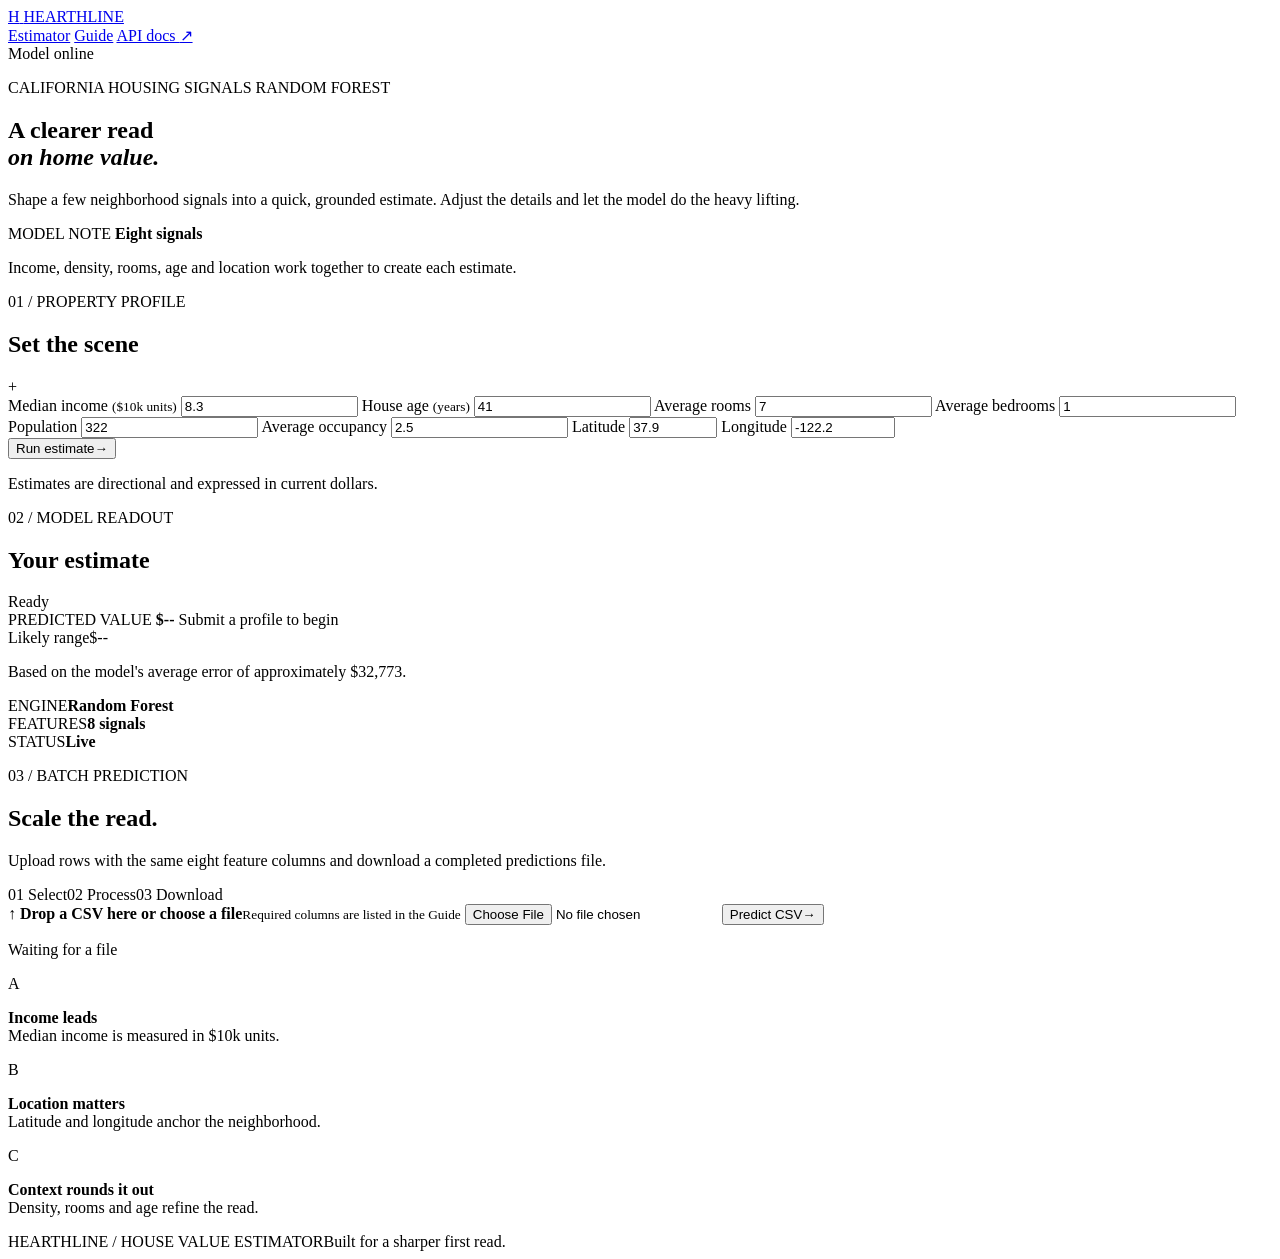
==== frontend/index.html @ 39b6611e "Initial commit" ====
<!doctype html>
<html lang="en">
<head>
  <meta charset="utf-8">
  <meta name="viewport" content="width=device-width, initial-scale=1">
  <meta name="theme-color" content="#101a2f">
  <title>Hearthline | House value estimator</title>
  <link rel="stylesheet" href="/static/styles.css">
</head>
<body>
  <div class="ambient ambient-one"></div>
  <div class="ambient ambient-two"></div>
  <header class="site-header shell">
    <a class="brand" href="/" aria-label="Hearthline home">
      <span class="brand-mark">H</span>
      <span>HEARTHLINE</span>
    </a>
    <nav class="nav-links" aria-label="Main navigation">
      <a class="active" href="/">Estimator</a>
      <a href="/guide">Guide</a>
      <a href="/docs" target="_blank" rel="noreferrer">API docs <span aria-hidden="true">↗</span></a>
    </nav>
    <div class="status-pill"><span class="status-dot"></span> Model online</div>
  </header>

  <main class="shell page-wrap">
    <section class="hero-row">
      <div>
        <p class="eyebrow">CALIFORNIA HOUSING SIGNALS <span></span> RANDOM FOREST</p>
        <h1>A clearer read<br><em>on home value.</em></h1>
        <p class="hero-copy">Shape a few neighborhood signals into a quick, grounded estimate. Adjust the details and let the model do the heavy lifting.</p>
      </div>
      <div class="hero-note">
        <span class="note-label">MODEL NOTE</span>
        <strong>Eight signals</strong>
        <p>Income, density, rooms, age and location work together to create each estimate.</p>
      </div>
    </section>

    <section class="dashboard-grid">
      <form class="glass-panel form-panel" id="prediction-form">
        <div class="panel-heading">
          <div>
            <p class="panel-kicker">01 / PROPERTY PROFILE</p>
            <h2>Set the scene</h2>
          </div>
          <span class="panel-icon">+</span>
        </div>
        <div class="field-grid">
          <label class="field wide">
            <span>Median income <small>($10k units)</small></span>
            <input name="MedInc" type="number" min="0" step="0.01" value="8.3" required>
          </label>
          <label class="field">
            <span>House age <small>(years)</small></span>
            <input name="HouseAge" type="number" min="0" step="0.1" value="41" required>
          </label>
          <label class="field">
            <span>Average rooms</span>
            <input name="AveRooms" type="number" min="0" step="0.01" value="7" required>
          </label>
          <label class="field">
            <span>Average bedrooms</span>
            <input name="AveBedrms" type="number" min="0" step="0.01" value="1" required>
          </label>
          <label class="field">
            <span>Population</span>
            <input name="Population" type="number" min="0" step="1" value="322" required>
          </label>
          <label class="field">
            <span>Average occupancy</span>
            <input name="AveOccup" type="number" min="0" step="0.01" value="2.5" required>
          </label>
          <label class="field">
            <span>Latitude</span>
            <input name="Latitude" type="number" min="32" max="42" step="0.0001" value="37.9" required>
          </label>
          <label class="field">
            <span>Longitude</span>
            <input name="Longitude" type="number" min="-125" max="-114" step="0.0001" value="-122.2" required>
          </label>
        </div>
        <button class="primary-button" type="submit">
          <span>Run estimate</span><span class="button-arrow" aria-hidden="true">→</span>
        </button>
        <p class="form-footnote">Estimates are directional and expressed in current dollars.</p>
      </form>

      <section class="glass-panel result-panel" aria-live="polite">
        <div class="panel-heading result-heading">
          <div>
            <p class="panel-kicker">02 / MODEL READOUT</p>
            <h2>Your estimate</h2>
          </div>
          <span class="result-state" id="result-state">Ready</span>
        </div>
        <div class="result-main">
          <span class="result-label">PREDICTED VALUE</span>
          <strong id="predicted-price">$--</strong>
          <span class="result-short" id="predicted-short">Submit a profile to begin</span>
        </div>
        <div class="range-block">
          <div class="range-head"><span>Likely range</span><span id="range-value">$--</span></div>
          <div class="range-track"><span id="range-marker"></span></div>
          <p>Based on the model's average error of approximately $32,773.</p>
        </div>
        <div class="result-meta">
          <div><span>ENGINE</span><strong>Random Forest</strong></div>
          <div><span>FEATURES</span><strong>8 signals</strong></div>
          <div><span>STATUS</span><strong class="online-text">Live</strong></div>
        </div>
        <div class="error-message" id="error-message" role="alert"></div>
      </section>
    </section>

    <section class="glass-panel upload-panel">
      <div>
        <p class="panel-kicker">03 / BATCH PREDICTION</p>
        <h2>Scale the read.</h2>
        <p class="upload-copy">Upload rows with the same eight feature columns and download a completed predictions file.</p>
        <div class="upload-steps"><span class="step-active">01 Select</span><span>02 Process</span><span>03 Download</span></div>
      </div>
      <form id="upload-form" class="upload-form">
        <label class="file-drop" for="csv-file" id="file-drop">
          <span class="upload-symbol">↑</span>
          <span><strong id="file-name">Drop a CSV here or choose a file</strong><small id="file-meta">Required columns are listed in the Guide</small></span>
          <input id="csv-file" type="file" accept=".csv,text/csv" required>
        </label>
        <button class="secondary-button" type="submit"><span>Predict CSV</span><span class="button-arrow" aria-hidden="true">→</span></button>
        <p class="upload-message" id="upload-message" role="status"><span class="message-dot"></span><span id="upload-message-text">Waiting for a file</span></p>
        <div class="batch-result" id="batch-result" hidden>
          <div class="batch-result-head"><span>RESULT PREVIEW</span><strong id="batch-count">0 rows</strong></div>
          <div class="batch-table-wrap"><table id="batch-table"></table></div>
          <a class="download-link" id="download-link" href="#" download="predictions.csv">Download full predictions <span aria-hidden="true">↓</span></a>
        </div>
      </form>
    </section>

    <section class="signal-strip">
      <div><span class="strip-number">A</span><p><strong>Income leads</strong><br>Median income is measured in $10k units.</p></div>
      <div><span class="strip-number">B</span><p><strong>Location matters</strong><br>Latitude and longitude anchor the neighborhood.</p></div>
      <div><span class="strip-number">C</span><p><strong>Context rounds it out</strong><br>Density, rooms and age refine the read.</p></div>
    </section>
  </main>
  <footer class="shell site-footer"><span>HEARTHLINE / HOUSE VALUE ESTIMATOR</span><span>Built for a sharper first read.</span></footer>
  <script src="/static/app.js"></script>
</body>
</html>
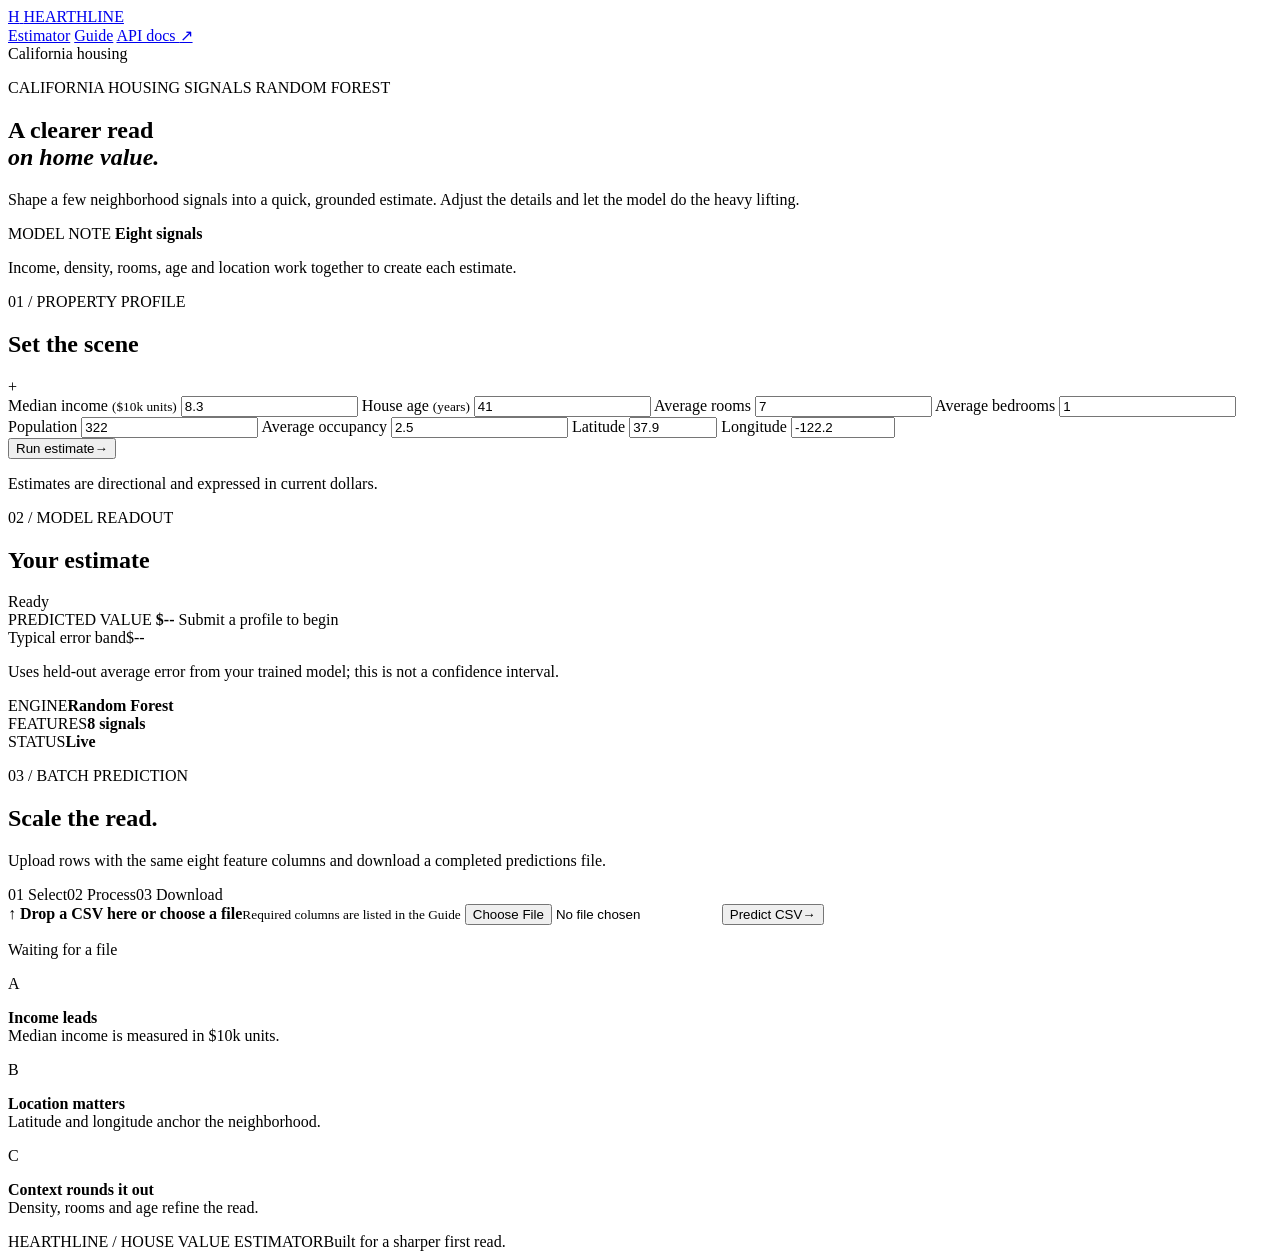
==== commit 5c7eb91f: "Handle missing models and validate single and CSV predictions" ====
--- a/frontend/index.html
+++ b/frontend/index.html
@@ -20,7 +20,7 @@
       <a href="/guide">Guide</a>
       <a href="/docs" target="_blank" rel="noreferrer">API docs <span aria-hidden="true">↗</span></a>
     </nav>
-    <div class="status-pill"><span class="status-dot"></span> Model online</div>
+    <div class="status-pill"><span class="status-dot"></span> California housing</div>
   </header>
 
   <main class="shell page-wrap">
@@ -100,9 +100,9 @@
           <span class="result-short" id="predicted-short">Submit a profile to begin</span>
         </div>
         <div class="range-block">
-          <div class="range-head"><span>Likely range</span><span id="range-value">$--</span></div>
+          <div class="range-head"><span>Typical error band</span><span id="range-value">$--</span></div>
           <div class="range-track"><span id="range-marker"></span></div>
-          <p>Based on the model's average error of approximately $32,773.</p>
+          <p>Uses held-out average error from your trained model; this is not a confidence interval.</p>
         </div>
         <div class="result-meta">
           <div><span>ENGINE</span><strong>Random Forest</strong></div>
